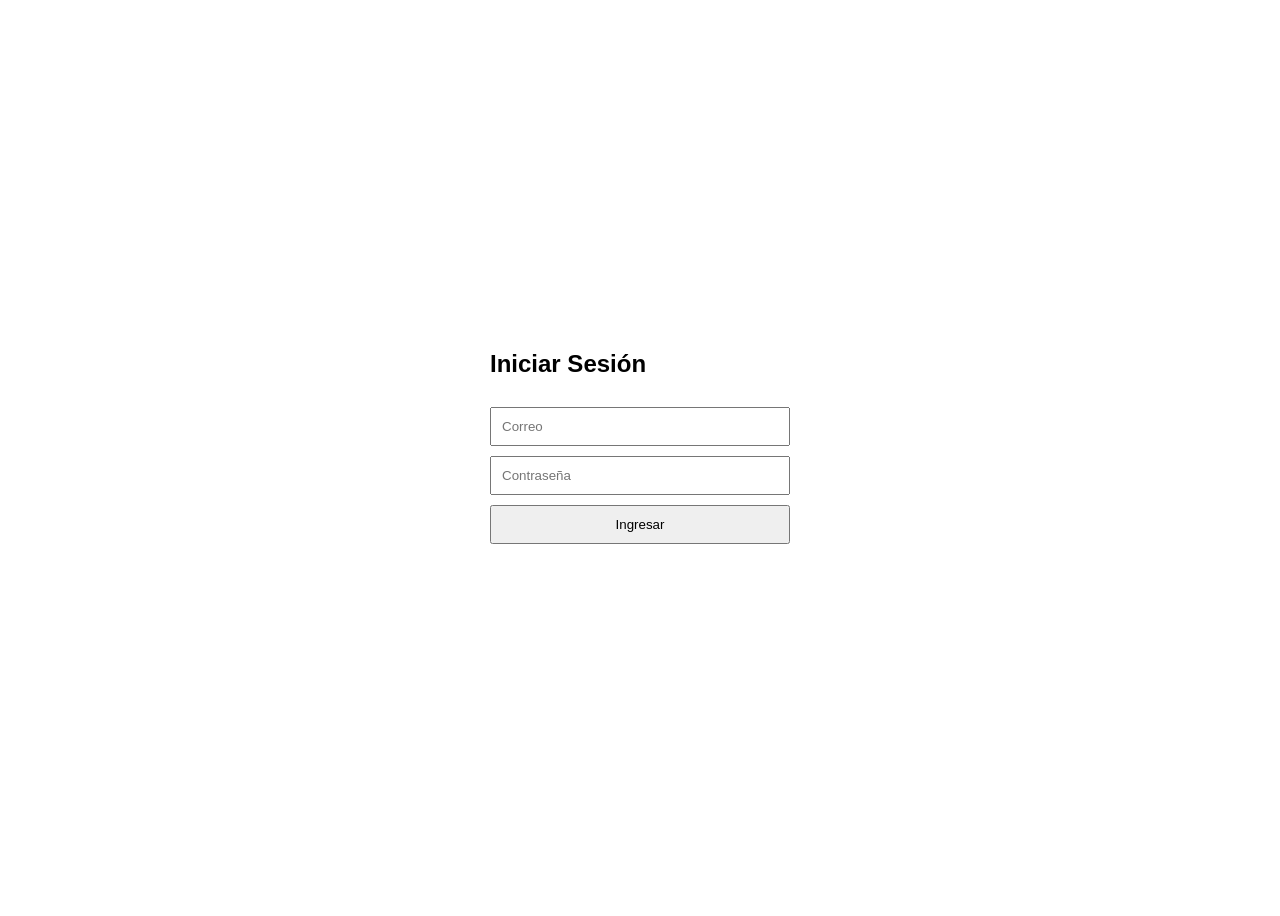
==== login.html @ 4130fa28 "Agregado sistema de login y logout" ====
<!DOCTYPE html>
<html lang="es">
<head>
    <meta charset="UTF-8">
    <title>Login Inventario</title>
    <link rel="stylesheet" href="login.css">
</head>
<body>

<div class="login-container">
    <h2>Iniciar Sesión</h2>

    <input type="email" id="email" placeholder="Correo">
    <input type="password" id="password" placeholder="Contraseña">

    <button onclick="login()">Ingresar</button>

    <p id="mensaje"></p>
</div>

<script src="login.js"></script>

</body>
</html>
---- login.css ----
body{
    font-family: Arial;
    display:flex;
    justify-content:center;
    align-items:center;
    height:100vh;
}

.login-container{
    width:300px;
    display:flex;
    flex-direction:column;
    gap:10px;
}

input,button{
    padding:10px;
}
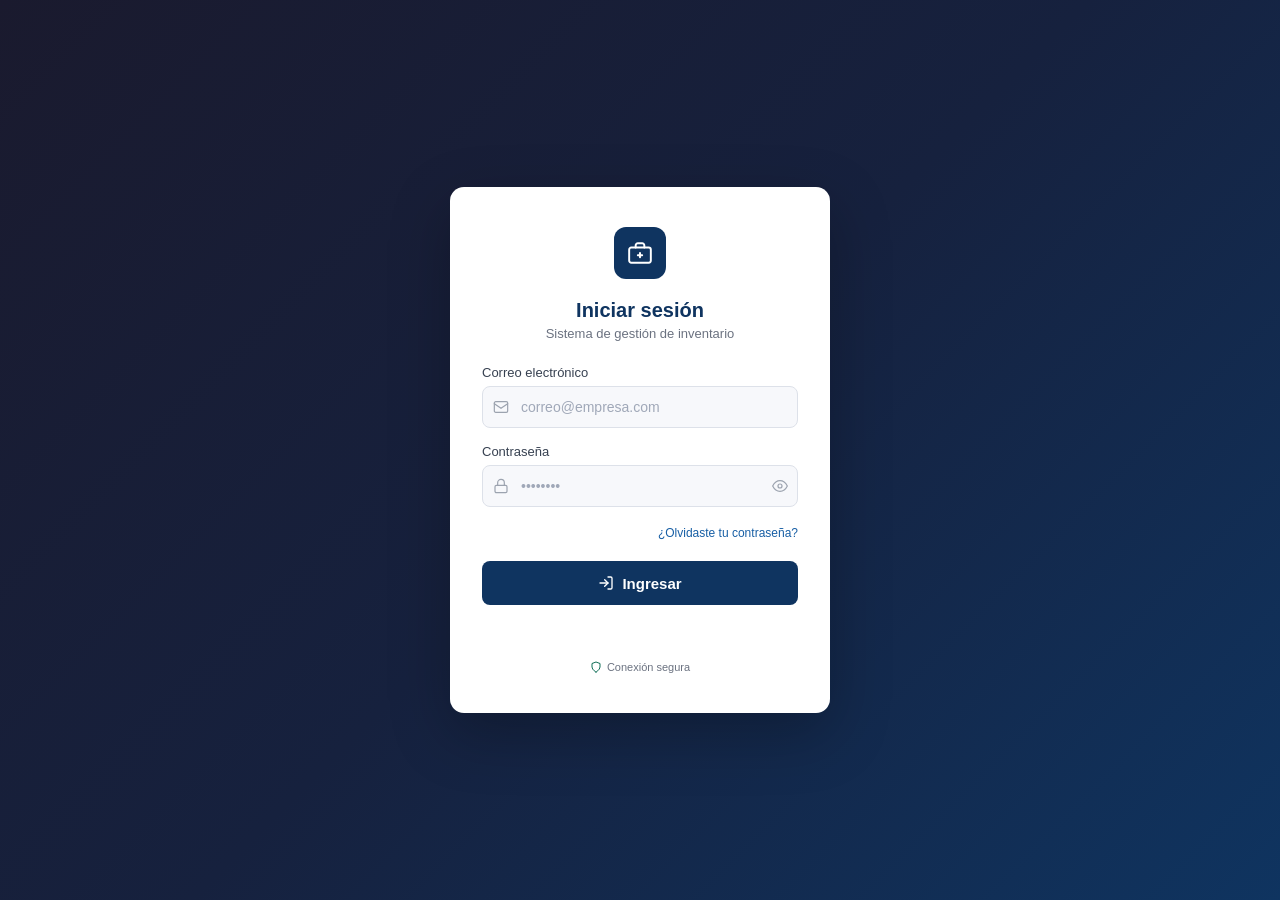
==== commit 0b3680bb: "mejorando la interfaz html css" ====
--- a/login.html
+++ b/login.html
@@ -1,24 +1,101 @@
 <!DOCTYPE html>
 <html lang="es">
 <head>
-    <meta charset="UTF-8">
-    <title>Login Inventario</title>
-    <link rel="stylesheet" href="login.css">
+  <meta charset="UTF-8">
+  <title>Login Inventario</title>
+  <link rel="stylesheet" href="login.css">
 </head>
 <body>
 
 <div class="login-container">
-    <h2>Iniciar Sesión</h2>
 
-    <input type="email" id="email" placeholder="Correo">
-    <input type="password" id="password" placeholder="Contraseña">
+  <!-- Ícono superior -->
+  <div class="logo-wrap">
+    <div class="logo-icon">
+      <svg width="26" height="26" viewBox="0 0 24 24" fill="none" stroke="#ffffff"
+        stroke-width="1.8" stroke-linecap="round" stroke-linejoin="round">
+        <rect x="2" y="7" width="20" height="14" rx="2"/>
+        <path d="M16 7V5a2 2 0 0 0-2-2h-4a2 2 0 0 0-2 2v2"/>
+        <line x1="12" y1="12" x2="12" y2="16"/>
+        <line x1="10" y1="14" x2="14" y2="14"/>
+      </svg>
+    </div>
+  </div>
 
-    <button onclick="login()">Ingresar</button>
+  <h2>Iniciar sesión</h2>
+  <p class="subtitle">Sistema de gestión de inventario</p>
 
-    <p id="mensaje"></p>
+  <!-- Campo email -->
+  <div class="field">
+    <label for="email">Correo electrónico</label>
+    <div class="input-wrap">
+      <svg viewBox="0 0 24 24" fill="none" stroke="currentColor"
+        stroke-width="1.8" stroke-linecap="round" stroke-linejoin="round">
+        <rect x="2" y="4" width="20" height="16" rx="2"/>
+        <path d="M22 7l-10 7L2 7"/>
+      </svg>
+      <input type="email" id="email" placeholder="correo@empresa.com">
+    </div>
+  </div>
+
+  <!-- Campo contraseña -->
+  <div class="field">
+    <label for="password">Contraseña</label>
+    <div class="input-wrap">
+      <svg viewBox="0 0 24 24" fill="none" stroke="currentColor"
+        stroke-width="1.8" stroke-linecap="round" stroke-linejoin="round">
+        <rect x="3" y="11" width="18" height="11" rx="2"/>
+        <path d="M7 11V7a5 5 0 0 1 10 0v4"/>
+      </svg>
+      <input type="password" id="password" placeholder="••••••••">
+      <button type="button" class="toggle-btn" onclick="togglePass()">
+        <svg id="eye-icon" viewBox="0 0 24 24" fill="none" stroke="currentColor"
+          stroke-width="1.8" stroke-linecap="round" stroke-linejoin="round">
+          <path d="M1 12s4-8 11-8 11 8 11 8-4 8-11 8-11-8-11-8z"/>
+          <circle cx="12" cy="12" r="3"/>
+        </svg>
+      </button>
+    </div>
+  </div>
+
+  <div class="forgot"><a href="#">¿Olvidaste tu contraseña?</a></div>
+
+  <button class="btn-login" onclick="login()">
+    <svg width="16" height="16" viewBox="0 0 24 24" fill="none" stroke="currentColor"
+      stroke-width="2" stroke-linecap="round" stroke-linejoin="round">
+      <path d="M15 3h4a2 2 0 0 1 2 2v14a2 2 0 0 1-2 2h-4"/>
+      <polyline points="10 17 15 12 10 7"/>
+      <line x1="15" y1="12" x2="3" y2="12"/>
+    </svg>
+    Ingresar
+  </button>
+
+  <p id="mensaje"></p>
+
+  <!-- Badge seguridad -->
+  <div class="badge">
+    <svg width="12" height="12" viewBox="0 0 24 24" fill="none" stroke="#0F6E56"
+      stroke-width="2" stroke-linecap="round" stroke-linejoin="round">
+      <path d="M12 22s8-4 8-10V5l-8-3-8 3v7c0 6 8 10 8 10z"/>
+    </svg>
+    Conexión segura
+  </div>
+
 </div>
 
 <script src="login.js"></script>
-
+<script>
+function togglePass() {
+  const input = document.getElementById('password');
+  const icon = document.getElementById('eye-icon');
+  if (input.type === 'password') {
+    input.type = 'text';
+    icon.innerHTML = `<path d="M17.94 17.94A10.07 10.07 0 0 1 12 20c-7 0-11-8-11-8a18.45 18.45 0 0 1 5.06-5.94M9.9 4.24A9.12 9.12 0 0 1 12 4c7 0 11 8 11 8a18.5 18.5 0 0 1-2.16 3.19m-6.72-1.07a3 3 0 1 1-4.24-4.24"/><line x1="1" y1="1" x2="23" y2="23"/>`;
+  } else {
+    input.type = 'password';
+    icon.innerHTML = `<path d="M1 12s4-8 11-8 11 8 11 8-4 8-11 8-11-8-11-8z"/><circle cx="12" cy="12" r="3"/>`;
+  }
+}
+</script>
 </body>
 </html>
--- a/login.css
+++ b/login.css
@@ -1,18 +1,155 @@
-body{
-    font-family: Arial;
-    display:flex;
-    justify-content:center;
-    align-items:center;
-    height:100vh;
+*, *::before, *::after { box-sizing: border-box; margin: 0; padding: 0; }
+
+body {
+  min-height: 100vh;
+  display: flex;
+  align-items: center;
+  justify-content: center;
+  background: linear-gradient(135deg, #1a1a2e 0%, #16213e 50%, #0f3460 100%);
+  font-family: -apple-system, BlinkMacSystemFont, 'Segoe UI', sans-serif;
 }
 
-.login-container{
-    width:300px;
-    display:flex;
-    flex-direction:column;
-    gap:10px;
+.login-container {
+  background: #ffffff;
+  border-radius: 14px;
+  padding: 2.5rem 2rem;
+  width: 100%;
+  max-width: 380px;
+  box-shadow: 0 20px 60px rgba(0,0,0,0.25);
+  display: flex;
+  flex-direction: column;
 }
 
-input,button{
-    padding:10px;
+/* Logo */
+.logo-wrap {
+  display: flex;
+  justify-content: center;
+  margin-bottom: 1.25rem;
+}
+.logo-icon {
+  width: 52px;
+  height: 52px;
+  background: #0f3460;
+  border-radius: 12px;
+  display: flex;
+  align-items: center;
+  justify-content: center;
+}
+
+/* Títulos */
+.login-container h2 {
+  text-align: center;
+  font-size: 20px;
+  font-weight: 600;
+  color: #0f3460;
+  margin-bottom: 0.25rem;
+}
+.subtitle {
+  text-align: center;
+  font-size: 13px;
+  color: #6b7280;
+  margin-bottom: 1.5rem;
+}
+
+/* Campos */
+.field { margin-bottom: 1rem; }
+.field label {
+  display: block;
+  font-size: 13px;
+  font-weight: 500;
+  color: #374151;
+  margin-bottom: 6px;
+}
+.input-wrap {
+  position: relative;
+  display: flex;
+  align-items: center;
+}
+.input-wrap > svg {
+  position: absolute;
+  left: 11px;
+  width: 16px;
+  height: 16px;
+  color: #9ca3af;
+  pointer-events: none;
+}
+.input-wrap input {
+  width: 100%;
+  height: 42px;
+  padding: 0 40px 0 38px;
+  font-size: 14px;
+  border: 1px solid #dde1e9;
+  border-radius: 8px;
+  background: #f7f8fb;
+  color: #1a1a2e;
+  outline: none;
+  transition: border-color 0.2s, box-shadow 0.2s, background 0.2s;
+}
+.input-wrap input::placeholder { color: #a0a8b8; }
+.input-wrap input:focus {
+  border-color: #0f3460;
+  background: #fff;
+  box-shadow: 0 0 0 3px rgba(15,52,96,0.12);
+}
+
+/* Ojo contraseña */
+.toggle-btn {
+  position: absolute;
+  right: 10px;
+  background: none;
+  border: none;
+  cursor: pointer;
+  padding: 0;
+  color: #9ca3af;
+  display: flex;
+  align-items: center;
+}
+.toggle-btn svg { width: 16px; height: 16px; }
+
+/* Olvidé contraseña */
+.forgot { text-align: right; margin-bottom: 1.25rem; }
+.forgot a { font-size: 12px; color: #185FA5; text-decoration: none; }
+.forgot a:hover { text-decoration: underline; }
+
+/* Botón ingresar */
+.btn-login {
+  width: 100%;
+  height: 44px;
+  background: #0f3460;
+  color: #fff;
+  border: none;
+  border-radius: 8px;
+  font-size: 15px;
+  font-weight: 600;
+  cursor: pointer;
+  display: flex;
+  align-items: center;
+  justify-content: center;
+  gap: 8px;
+  transition: background 0.2s, transform 0.1s;
+}
+.btn-login:hover  { background: #185FA5; }
+.btn-login:active { transform: scale(0.98); }
+
+/* Mensaje */
+#mensaje {
+  text-align: center;
+  font-size: 13px;
+  margin-top: 1rem;
+  min-height: 20px;
+  border-radius: 8px;
+  padding: 0;
+}
+#mensaje.error   { color: #A32D2D; background: #FCEBEB; padding: 8px 12px; }
+#mensaje.success { color: #0F6E56; background: #E1F5EE; padding: 8px 12px; }
+
+/* Badge */
+.badge {
+  display: flex;
+  align-items: center;
+  justify-content: center;
+  gap: 5px;
+  margin-top: 1.25rem;
+  font-size: 11px;
+  color: #6b7280;
 }
